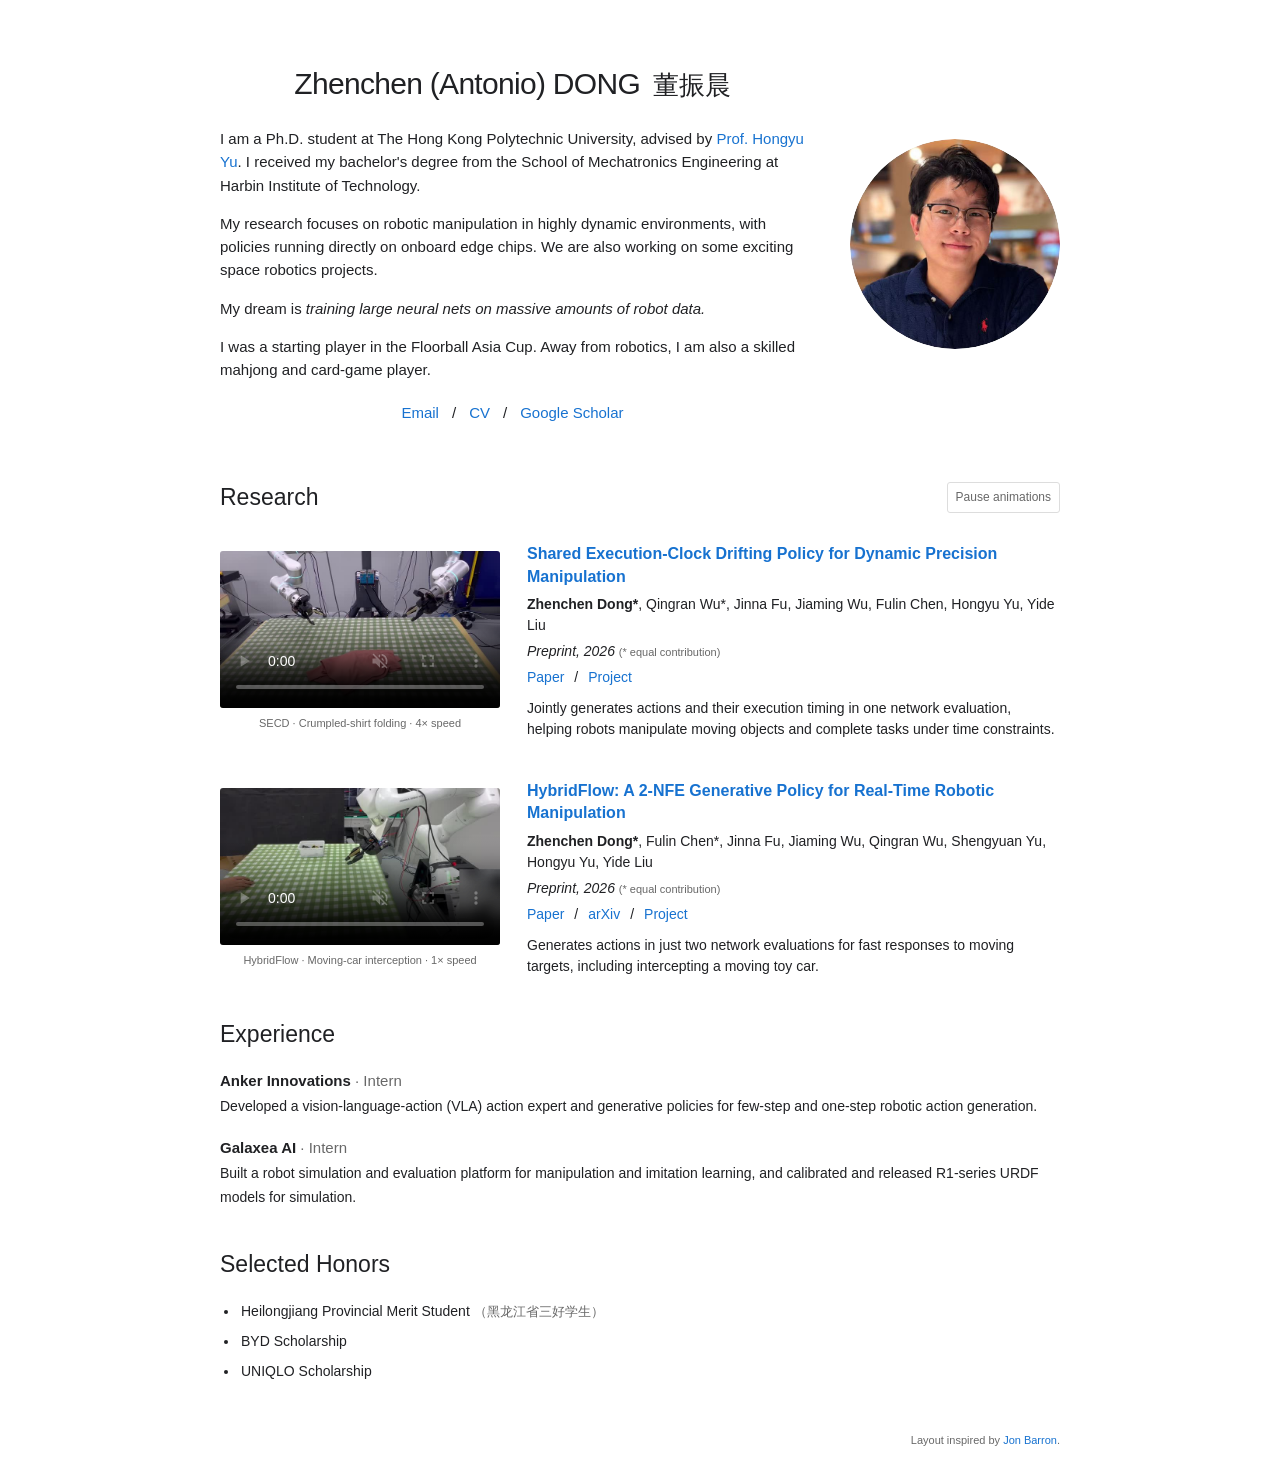
==== index.html @ 0d3d0930 "Publish personal academic homepage" ====
<!doctype html>
<html lang="en">
<head>
  <meta charset="utf-8">
  <meta name="viewport" content="width=device-width, initial-scale=1">
  <meta name="description" content="Zhenchen (Antonio) Dong is a Ph.D. student at The Hong Kong Polytechnic University studying dynamic robotic manipulation with policies running on onboard edge chips.">
  <meta name="theme-color" content="#ffffff">
  <title>Zhenchen (Antonio) Dong | 董振晨</title>
  <link rel="stylesheet" href="style.css">
  <script src="script.js" defer></script>
</head>
<body>
  <a class="skip-link" href="#research">Skip to research</a>
  <main>
    <header class="profile">
      <div class="bio">
        <h1>Zhenchen (Antonio) DONG <span lang="zh-CN">董振晨</span></h1>
        <p>I am a Ph.D. student at The Hong Kong Polytechnic University, advised by <a href="https://www.polyu.edu.hk/me/people/academic-teaching-staff/yu-hongyu-prof/" target="_blank" rel="noopener">Prof. Hongyu Yu</a>. I received my bachelor's degree from the School of Mechatronics Engineering at Harbin Institute of Technology.</p>
        <p>My research focuses on robotic manipulation in highly dynamic environments, with policies running directly on onboard edge chips. We are also working on some exciting space robotics projects.</p>
        <p>My dream is <em>training large neural nets on massive amounts of robot data.</em></p>
        <p>I was a starting player in the Floorball Asia Cup. Away from robotics, I am also a skilled mahjong and card-game player.</p>
        <nav class="contact" aria-label="Contact and profiles">
          <a href="mailto:dzc0823@gmail.com">Email</a><span aria-hidden="true">/</span>
          <a href="assets/docs/Zhenchen_Dong_CV.pdf" target="_blank" rel="noopener">CV</a><span aria-hidden="true">/</span>
          <a href="https://scholar.google.com/citations?user=7O2a8PoAAAAJ&amp;hl=en" target="_blank" rel="noopener noreferrer">Google Scholar</a>
        </nav>
      </div>
      <div class="portrait-frame"><img class="portrait" src="assets/images/zhenchen.jpg" width="583" height="583" alt="Portrait of Zhenchen Dong"></div>
    </header>

    <section id="research" aria-labelledby="research-title">
      <div class="section-heading"><h2 id="research-title">Research</h2><button id="motion-toggle" type="button" hidden>Pause animations</button></div>
      <article class="paper">
        <figure>
          <video class="demo" muted loop playsinline controls preload="none" poster="assets/media/secd-still.jpg" width="960" height="540" aria-label="Two robot arms restore and fold an initially crumpled shirt using SECD">
            <source src="assets/media/secd.mp4" type="video/mp4">
            <a href="assets/media/secd.mp4">Watch the demonstration</a>
          </video>
          <figcaption>SECD · Crumpled-shirt folding · 4× speed</figcaption>
        </figure>
        <div class="paper-info">
          <h3><a href="assets/docs/SECD.pdf">Shared Execution-Clock Drifting Policy for Dynamic Precision Manipulation</a></h3>
          <p class="authors"><strong>Zhenchen Dong*</strong>, Qingran Wu*, Jinna Fu, Jiaming Wu, Fulin Chen, Hongyu Yu, Yide Liu</p>
          <p class="venue">Preprint, 2026 <span class="contribution">(* equal contribution)</span></p>
          <p class="paper-links"><a href="assets/docs/SECD.pdf">Paper</a><span aria-hidden="true">/</span><a href="https://secd-anonymous-ewn.pages.dev/" target="_blank" rel="noopener">Project</a></p>
          <p class="summary">Jointly generates actions and their execution timing in one network evaluation, helping robots manipulate moving objects and complete tasks under time constraints.</p>
        </div>
      </article>
      <article class="paper">
        <figure>
          <video class="demo" muted loop playsinline controls preload="none" poster="assets/media/hybridflow-still.jpg" width="960" height="540" aria-label="A robot intercepts and picks up a moving toy car using HybridFlow">
            <source src="assets/media/hybridflow.mp4" type="video/mp4">
            <a href="assets/media/hybridflow.mp4">Watch the demonstration</a>
          </video>
          <figcaption>HybridFlow · Moving-car interception · 1× speed</figcaption>
        </figure>
        <div class="paper-info">
          <h3><a href="assets/docs/HybridFlow.pdf">HybridFlow: A 2-NFE Generative Policy for Real-Time Robotic Manipulation</a></h3>
          <p class="authors"><strong>Zhenchen Dong*</strong>, Fulin Chen*, Jinna Fu, Jiaming Wu, Qingran Wu, Shengyuan Yu, Hongyu Yu, Yide Liu</p>
          <p class="venue">Preprint, 2026 <span class="contribution">(* equal contribution)</span></p>
          <p class="paper-links"><a href="assets/docs/HybridFlow.pdf">Paper</a><span aria-hidden="true">/</span><a href="https://arxiv.org/abs/2602.13718">arXiv</a><span aria-hidden="true">/</span><a href="https://hybridflow-anonymous.pages.dev/" target="_blank" rel="noopener">Project</a></p>
          <p class="summary">Generates actions in just two network evaluations for fast responses to moving targets, including intercepting a moving toy car.</p>
        </div>
      </article>
    </section>
    <section class="details-section" id="experience" aria-labelledby="experience-title">
      <h2 id="experience-title">Experience</h2>
      <div class="experience-entry">
        <h3>Anker Innovations <span class="role">· Intern</span></h3>
        <p>Developed a vision-language-action (VLA) action expert and generative policies for few-step and one-step robotic action generation.</p>
      </div>
      <div class="experience-entry">
        <h3>Galaxea AI <span class="role">· Intern</span></h3>
        <p>Built a robot simulation and evaluation platform for manipulation and imitation learning, and calibrated and released R1-series URDF models for simulation.</p>
      </div>
    </section>

    <section class="details-section" id="honors" aria-labelledby="honors-title">
      <h2 id="honors-title">Selected Honors</h2>
      <ul class="honors-list">
        <li>Heilongjiang Provincial Merit Student <span lang="zh-CN">（黑龙江省三好学生）</span></li>
        <li>BYD Scholarship</li>
        <li>UNIQLO Scholarship</li>
      </ul>
    </section>
    <footer>Layout inspired by <a href="https://jonbarron.info/">Jon Barron</a>.</footer>
  </main>
</body>
</html>
---- style.css ----
:root{color-scheme:light;--link:#1772d0;--ink:#202124;--muted:#686868}
*{box-sizing:border-box}
body{margin:0;background:#fff;color:var(--ink);font-family:"PingFang SC",-apple-system,BlinkMacSystemFont,"Helvetica Neue","Noto Sans CJK SC","Microsoft YaHei",sans-serif;font-size:15px;line-height:1.55;-webkit-font-smoothing:antialiased}
a{color:var(--link);text-decoration:none}a:hover{color:#d18112}a:focus-visible,button:focus-visible{outline:2px solid var(--link);outline-offset:5px}
main{max-width:900px;margin:0 auto;padding:64px 30px 24px}
.profile{display:grid;grid-template-columns:minmax(0,1fr) 210px;gap:45px;align-items:center;margin-bottom:55px}
h1{font-size:30px;font-weight:400;line-height:1.3;letter-spacing:-.7px;margin:0 0 24px;text-align:center}h1 span{display:inline;font-size:.85em;letter-spacing:0;white-space:nowrap;margin-left:5px;font-family:inherit}
p{margin:0 0 15px}.portrait{display:block;width:210px;height:210px;border-radius:50%;object-fit:contain}.bio em{font-style:italic}.contact{display:flex;justify-content:center;gap:13px;margin-top:20px}
.section-heading{display:flex;justify-content:space-between;align-items:center;margin-bottom:28px}h2{font-size:23px;font-weight:400;margin:0}button{font:inherit;font-size:12px;color:var(--muted);padding:5px 8px;border:1px solid #ddd;border-radius:3px;background:white;cursor:pointer}button:hover{color:var(--link);border-color:var(--link)}[hidden]{display:none!important}
.paper{display:grid;grid-template-columns:280px minmax(0,1fr);gap:27px;align-items:center;margin:0 0 40px}figure{margin:0}.demo{display:block;width:100%;height:auto;border-radius:3px;background:#f4f4f4}figcaption{font-size:11px;text-align:center;color:var(--muted);margin-top:7px}h3{font-size:16px;line-height:1.4;margin:0 0 6px;font-weight:700}.authors,.venue,.paper-links{font-size:14px;line-height:1.5;margin:0 0 5px}.venue{font-style:italic}.contribution{font-size:11px;font-style:normal;color:var(--muted)}.paper-links{display:flex;gap:10px}.summary{font-size:14px;line-height:1.5;margin:10px 0 0}footer{font-size:11px;text-align:right;color:var(--muted);margin-top:48px}.skip-link{position:absolute;left:15px;top:-60px;background:#fff;padding:8px}.skip-link:focus{top:10px}
@media(max-width:680px){main{padding:32px 22px 22px}.profile{grid-template-columns:1fr;gap:24px;margin-bottom:38px}.portrait{grid-row:1;width:170px;height:170px;justify-self:center}h1{font-size:clamp(18px,5.5vw,25px);margin-bottom:20px}h1 span{font-size:.85em}.paper{grid-template-columns:1fr;gap:17px;margin-bottom:37px}.paper figure{max-width:440px;width:100%;justify-self:center}body{font-size:15px}.section-heading{margin-bottom:24px}.paper-info h3{font-size:17px}footer{margin-top:30px}}

.portrait-frame{width:210px;height:210px;border-radius:50%;overflow:hidden;position:relative}.portrait-frame .portrait{width:100%;height:100%;object-fit:contain}
@media(max-width:680px){.portrait-frame{grid-row:1;width:170px;height:170px;justify-self:center}}

.details-section{margin-top:38px}.details-section h2{margin-bottom:18px}.experience-entry{margin-bottom:19px}.experience-entry h3{font-size:15px;color:var(--ink);margin-bottom:4px}.role{font-weight:400;color:var(--muted)}.experience-entry p,.details-section>p,.honors-list{font-size:14px;line-height:1.65}.experience-entry p{margin:0}.honors-list{padding-left:19px;margin:0}.honors-list li{padding-left:2px;margin-bottom:7px}.honors-list [lang]{color:var(--muted);font-size:13px}
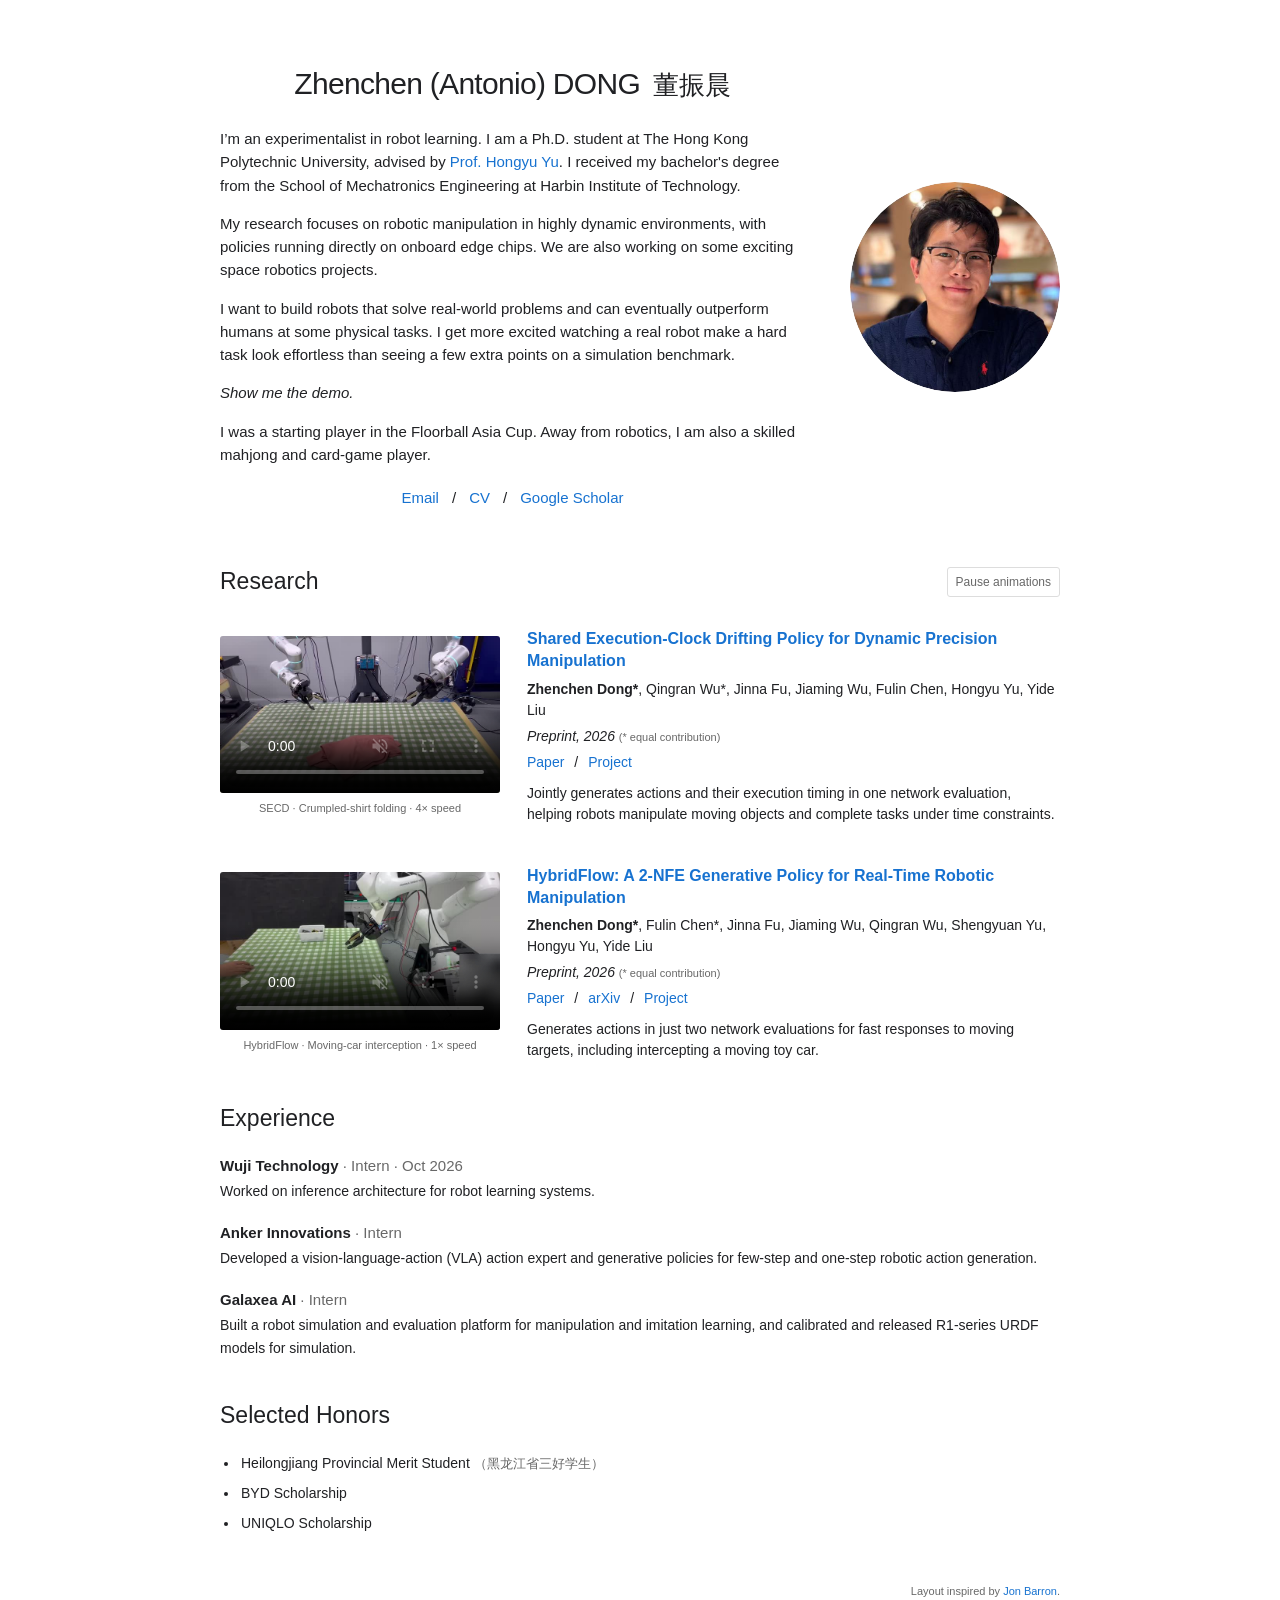
==== commit 2ce338c7: "Update homepage biography and search metadata" ====
--- a/index.html
+++ b/index.html
@@ -3,10 +3,25 @@
 <head>
   <meta charset="utf-8">
   <meta name="viewport" content="width=device-width, initial-scale=1">
-  <meta name="description" content="Zhenchen (Antonio) Dong is a Ph.D. student at The Hong Kong Polytechnic University studying dynamic robotic manipulation with policies running on onboard edge chips.">
+  <meta name="description" content="Academic homepage of Zhenchen Dong (董振晨), a Ph.D. student at The Hong Kong Polytechnic University working on robot learning and dynamic robotic manipulation.">
   <meta name="theme-color" content="#ffffff">
-  <title>Zhenchen (Antonio) Dong | 董振晨</title>
+  <title>Zhenchen Dong (董振晨) | Robot Learning</title>
+  <link rel="canonical" href="https://zhenchendong.github.io/">
   <link rel="stylesheet" href="style.css">
+  <script type="application/ld+json">
+    {
+      "@context": "https://schema.org",
+      "@type": "ProfilePage",
+      "url": "https://zhenchendong.github.io/",
+      "mainEntity": {
+        "@type": "Person",
+        "name": "Zhenchen Dong",
+        "alternateName": "董振晨",
+        "image": "https://zhenchendong.github.io/assets/images/zhenchen.jpg",
+        "sameAs": "https://scholar.google.com/citations?user=7O2a8PoAAAAJ&hl=en"
+      }
+    }
+  </script>
   <script src="script.js" defer></script>
 </head>
 <body>
@@ -15,9 +30,10 @@
     <header class="profile">
       <div class="bio">
         <h1>Zhenchen (Antonio) DONG <span lang="zh-CN">董振晨</span></h1>
-        <p>I am a Ph.D. student at The Hong Kong Polytechnic University, advised by <a href="https://www.polyu.edu.hk/me/people/academic-teaching-staff/yu-hongyu-prof/" target="_blank" rel="noopener">Prof. Hongyu Yu</a>. I received my bachelor's degree from the School of Mechatronics Engineering at Harbin Institute of Technology.</p>
+        <p>I’m an experimentalist in robot learning. I am a Ph.D. student at The Hong Kong Polytechnic University, advised by <a href="https://www.polyu.edu.hk/me/people/academic-teaching-staff/yu-hongyu-prof/" target="_blank" rel="noopener">Prof. Hongyu Yu</a>. I received my bachelor's degree from the School of Mechatronics Engineering at Harbin Institute of Technology.</p>
         <p>My research focuses on robotic manipulation in highly dynamic environments, with policies running directly on onboard edge chips. We are also working on some exciting space robotics projects.</p>
-        <p>My dream is <em>training large neural nets on massive amounts of robot data.</em></p>
+        <p>I want to build robots that solve real-world problems and can eventually outperform humans at some physical tasks. I get more excited watching a real robot make a hard task look effortless than seeing a few extra points on a simulation benchmark.</p>
+        <p><em>Show me the demo.</em></p>
         <p>I was a starting player in the Floorball Asia Cup. Away from robotics, I am also a skilled mahjong and card-game player.</p>
         <nav class="contact" aria-label="Contact and profiles">
           <a href="mailto:dzc0823@gmail.com">Email</a><span aria-hidden="true">/</span>
@@ -66,6 +82,10 @@
     <section class="details-section" id="experience" aria-labelledby="experience-title">
       <h2 id="experience-title">Experience</h2>
       <div class="experience-entry">
+        <h3>Wuji Technology <span class="role">· Intern · <time datetime="2026-10">Oct 2026</time></span></h3>
+        <p>Worked on inference architecture for robot learning systems.</p>
+      </div>
+      <div class="experience-entry">
         <h3>Anker Innovations <span class="role">· Intern</span></h3>
         <p>Developed a vision-language-action (VLA) action expert and generative policies for few-step and one-step robotic action generation.</p>
       </div>
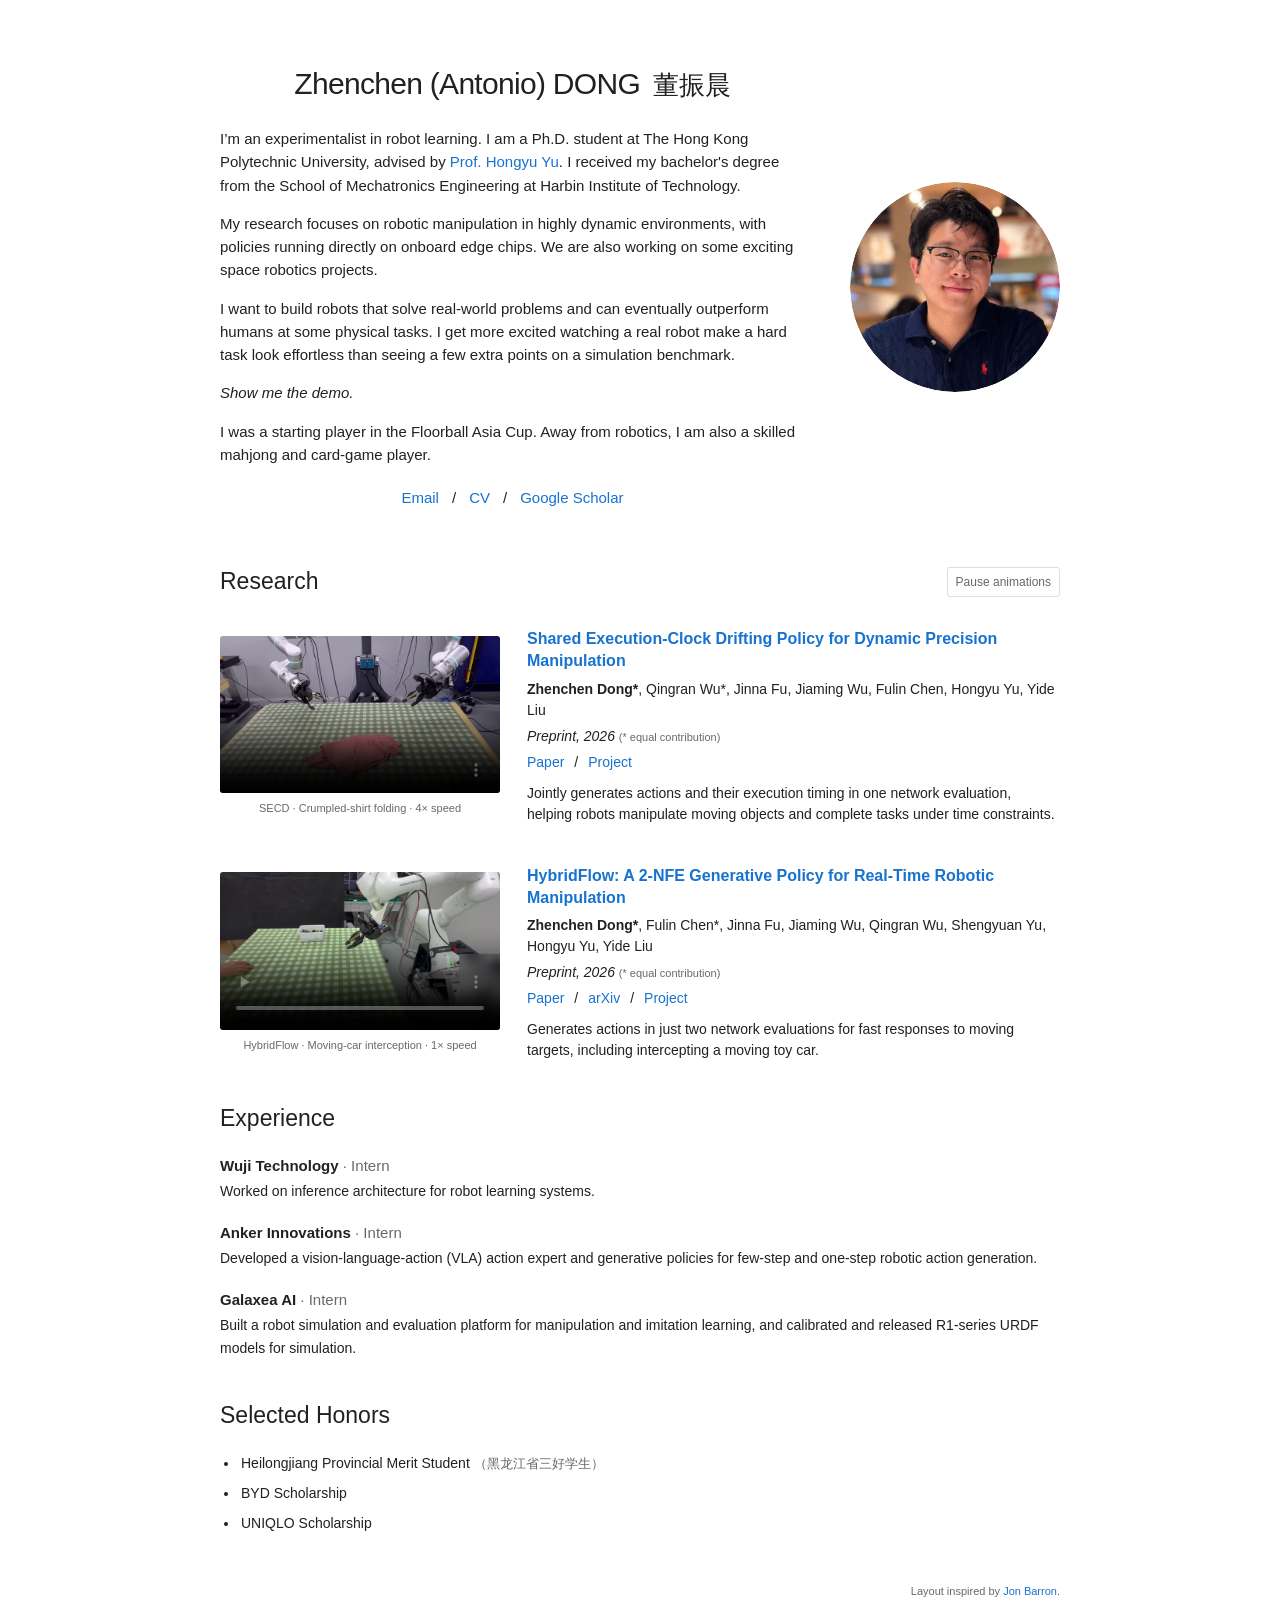
==== commit 53fde9d9: "Remove date from Wuji internship" ====
--- a/index.html
+++ b/index.html
@@ -82,7 +82,7 @@
     <section class="details-section" id="experience" aria-labelledby="experience-title">
       <h2 id="experience-title">Experience</h2>
       <div class="experience-entry">
-        <h3>Wuji Technology <span class="role">· Intern · <time datetime="2026-10">Oct 2026</time></span></h3>
+        <h3>Wuji Technology <span class="role">· Intern</span></h3>
         <p>Worked on inference architecture for robot learning systems.</p>
       </div>
       <div class="experience-entry">
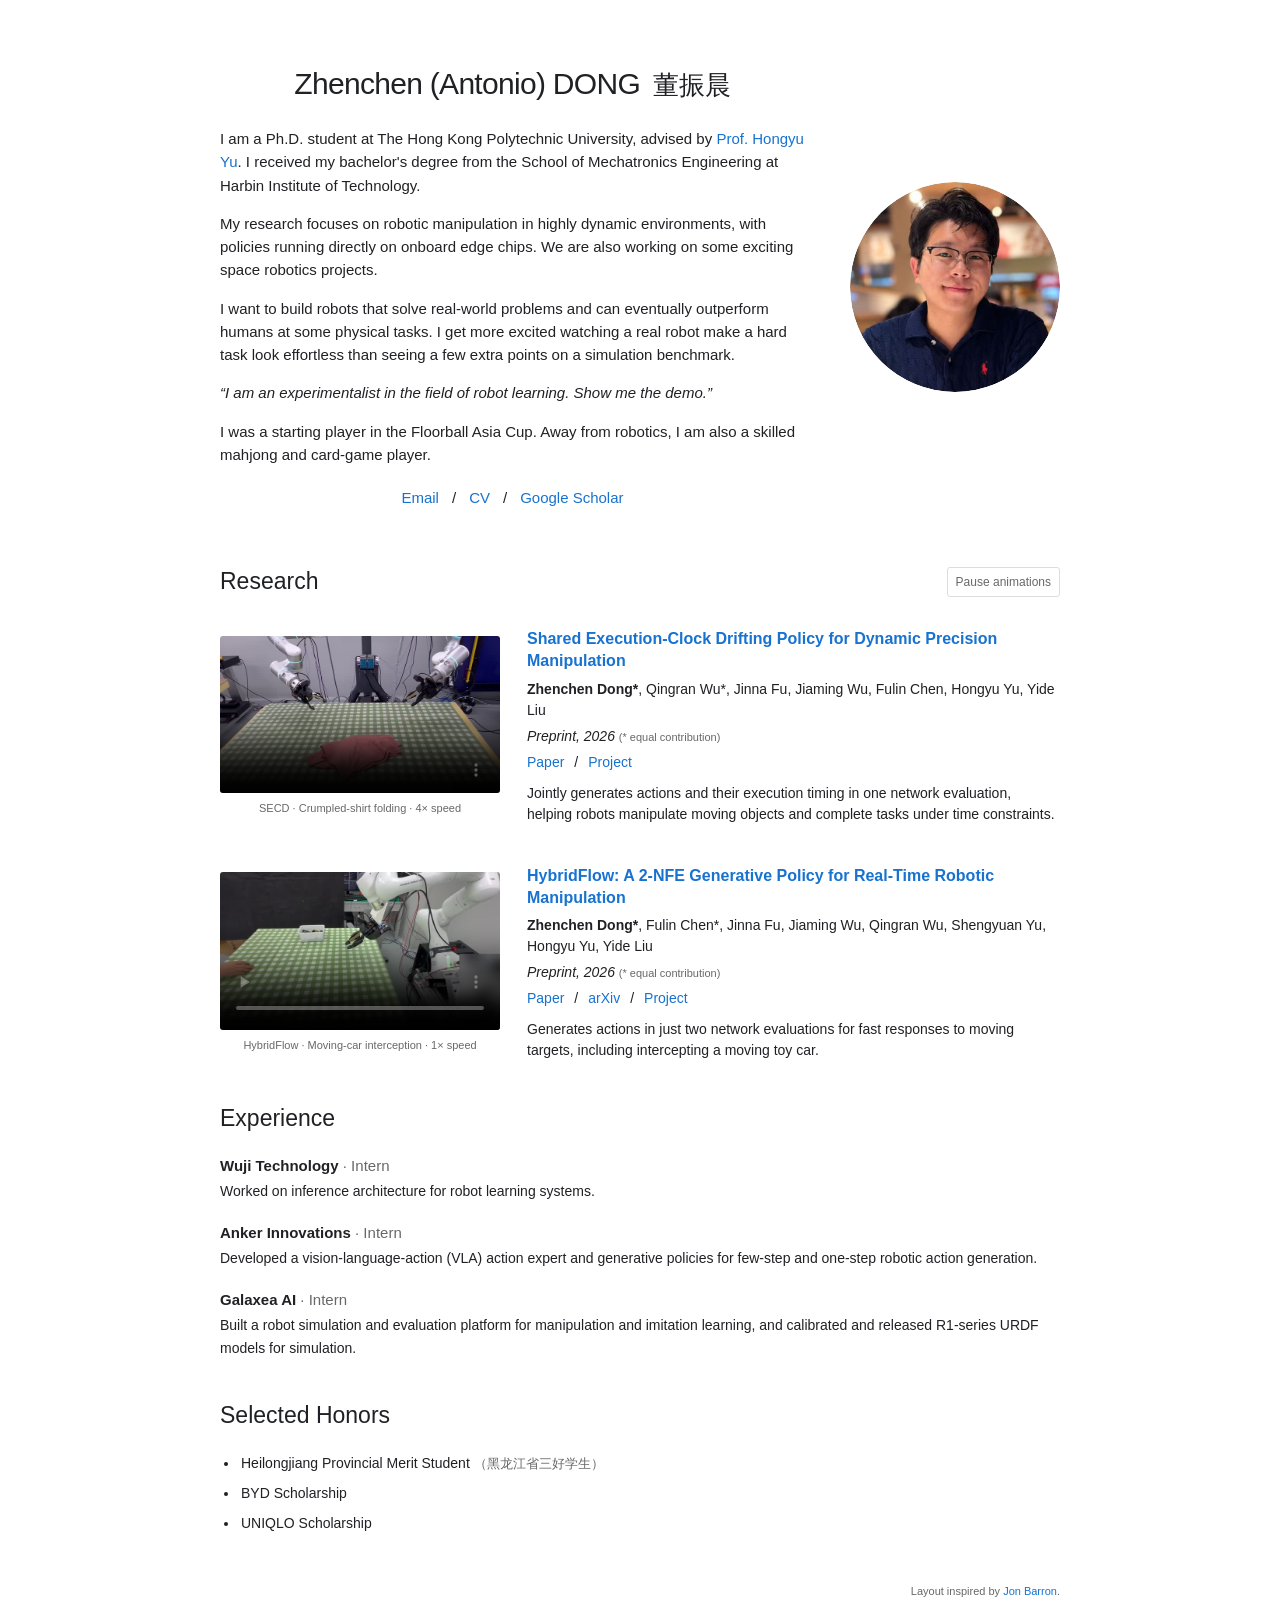
==== commit 0169dd5f: "Combine robot learning and demo lines into a quote" ====
--- a/index.html
+++ b/index.html
@@ -30,10 +30,10 @@
     <header class="profile">
       <div class="bio">
         <h1>Zhenchen (Antonio) DONG <span lang="zh-CN">董振晨</span></h1>
-        <p>I’m an experimentalist in robot learning. I am a Ph.D. student at The Hong Kong Polytechnic University, advised by <a href="https://www.polyu.edu.hk/me/people/academic-teaching-staff/yu-hongyu-prof/" target="_blank" rel="noopener">Prof. Hongyu Yu</a>. I received my bachelor's degree from the School of Mechatronics Engineering at Harbin Institute of Technology.</p>
+        <p>I am a Ph.D. student at The Hong Kong Polytechnic University, advised by <a href="https://www.polyu.edu.hk/me/people/academic-teaching-staff/yu-hongyu-prof/" target="_blank" rel="noopener">Prof. Hongyu Yu</a>. I received my bachelor's degree from the School of Mechatronics Engineering at Harbin Institute of Technology.</p>
         <p>My research focuses on robotic manipulation in highly dynamic environments, with policies running directly on onboard edge chips. We are also working on some exciting space robotics projects.</p>
         <p>I want to build robots that solve real-world problems and can eventually outperform humans at some physical tasks. I get more excited watching a real robot make a hard task look effortless than seeing a few extra points on a simulation benchmark.</p>
-        <p><em>Show me the demo.</em></p>
+        <p><em>“I am an experimentalist in the field of robot learning. Show me the demo.”</em></p>
         <p>I was a starting player in the Floorball Asia Cup. Away from robotics, I am also a skilled mahjong and card-game player.</p>
         <nav class="contact" aria-label="Contact and profiles">
           <a href="mailto:dzc0823@gmail.com">Email</a><span aria-hidden="true">/</span>
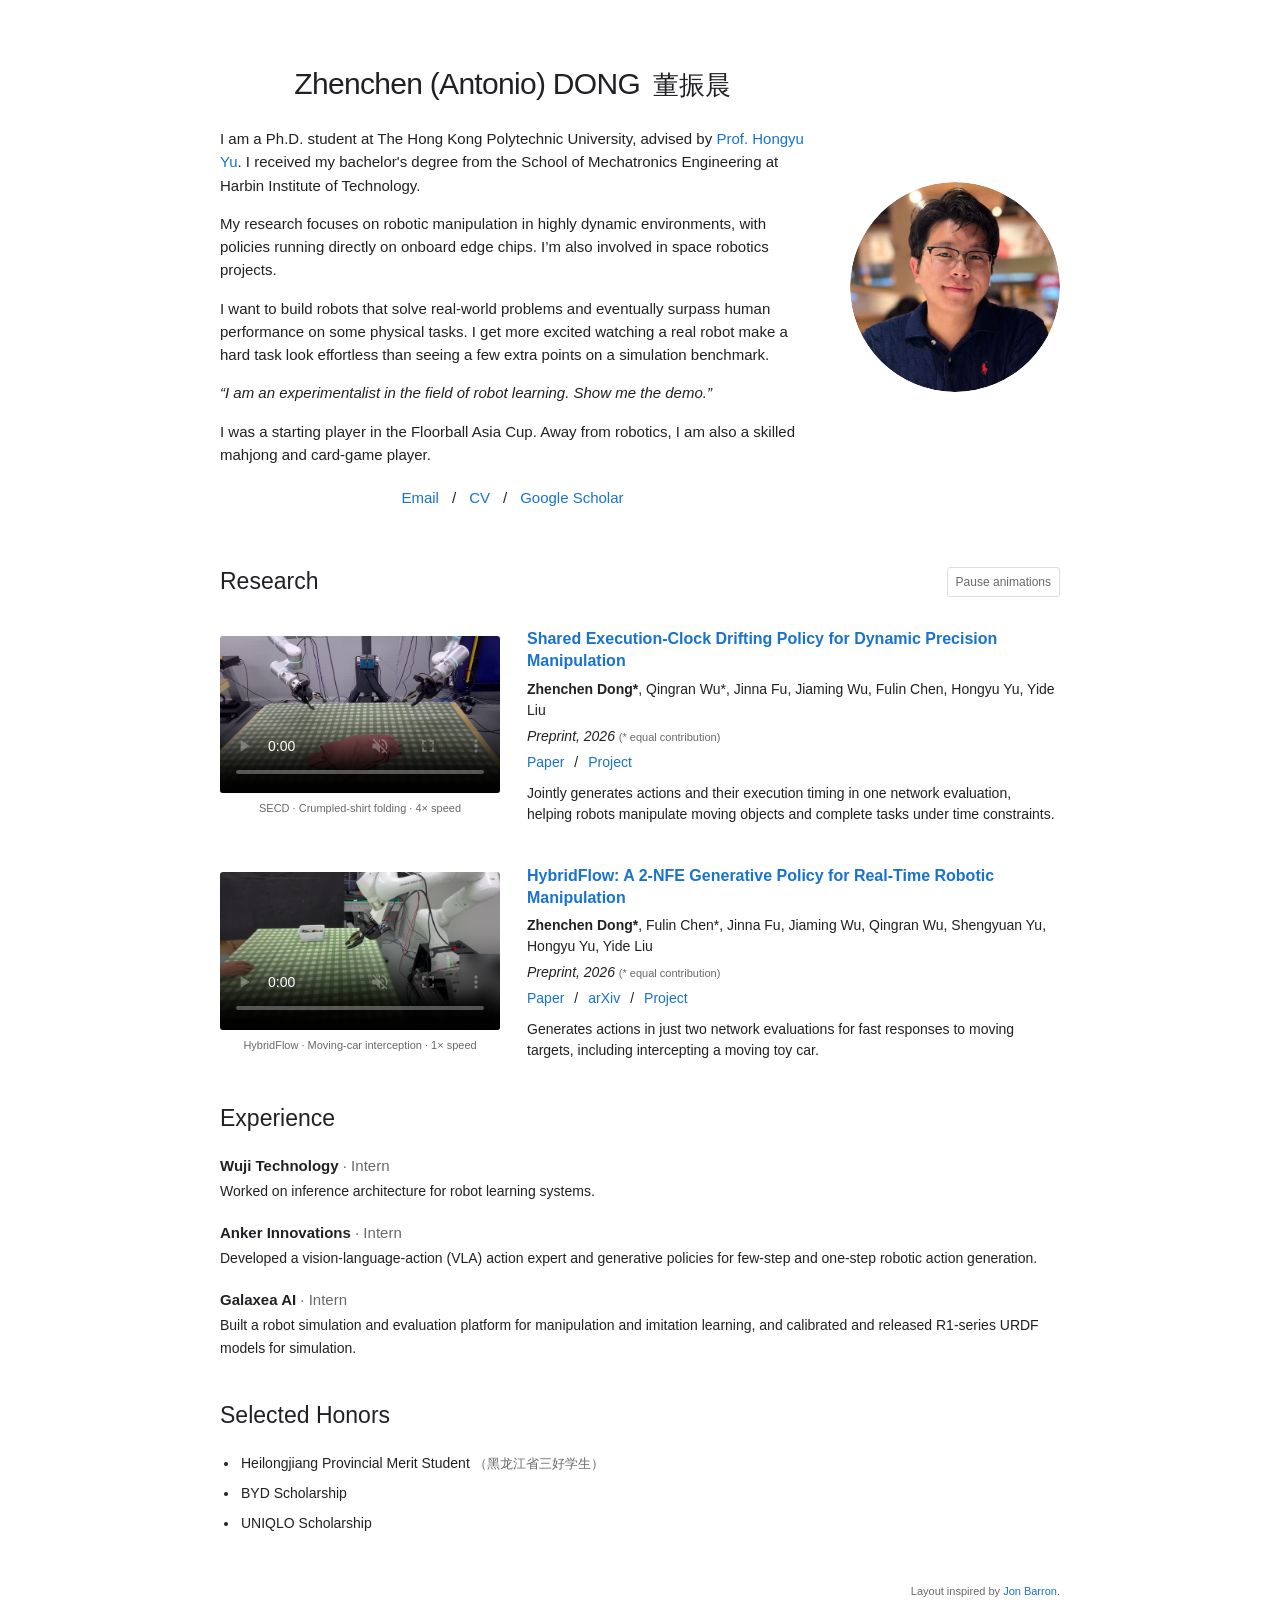
==== commit 49a1581b: "Polish research and robotics goals in biography" ====
--- a/index.html
+++ b/index.html
@@ -31,8 +31,8 @@
       <div class="bio">
         <h1>Zhenchen (Antonio) DONG <span lang="zh-CN">董振晨</span></h1>
         <p>I am a Ph.D. student at The Hong Kong Polytechnic University, advised by <a href="https://www.polyu.edu.hk/me/people/academic-teaching-staff/yu-hongyu-prof/" target="_blank" rel="noopener">Prof. Hongyu Yu</a>. I received my bachelor's degree from the School of Mechatronics Engineering at Harbin Institute of Technology.</p>
-        <p>My research focuses on robotic manipulation in highly dynamic environments, with policies running directly on onboard edge chips. We are also working on some exciting space robotics projects.</p>
-        <p>I want to build robots that solve real-world problems and can eventually outperform humans at some physical tasks. I get more excited watching a real robot make a hard task look effortless than seeing a few extra points on a simulation benchmark.</p>
+        <p>My research focuses on robotic manipulation in highly dynamic environments, with policies running directly on onboard edge chips. I’m also involved in space robotics projects.</p>
+        <p>I want to build robots that solve real-world problems and eventually surpass human performance on some physical tasks. I get more excited watching a real robot make a hard task look effortless than seeing a few extra points on a simulation benchmark.</p>
         <p><em>“I am an experimentalist in the field of robot learning. Show me the demo.”</em></p>
         <p>I was a starting player in the Floorball Asia Cup. Away from robotics, I am also a skilled mahjong and card-game player.</p>
         <nav class="contact" aria-label="Contact and profiles">
